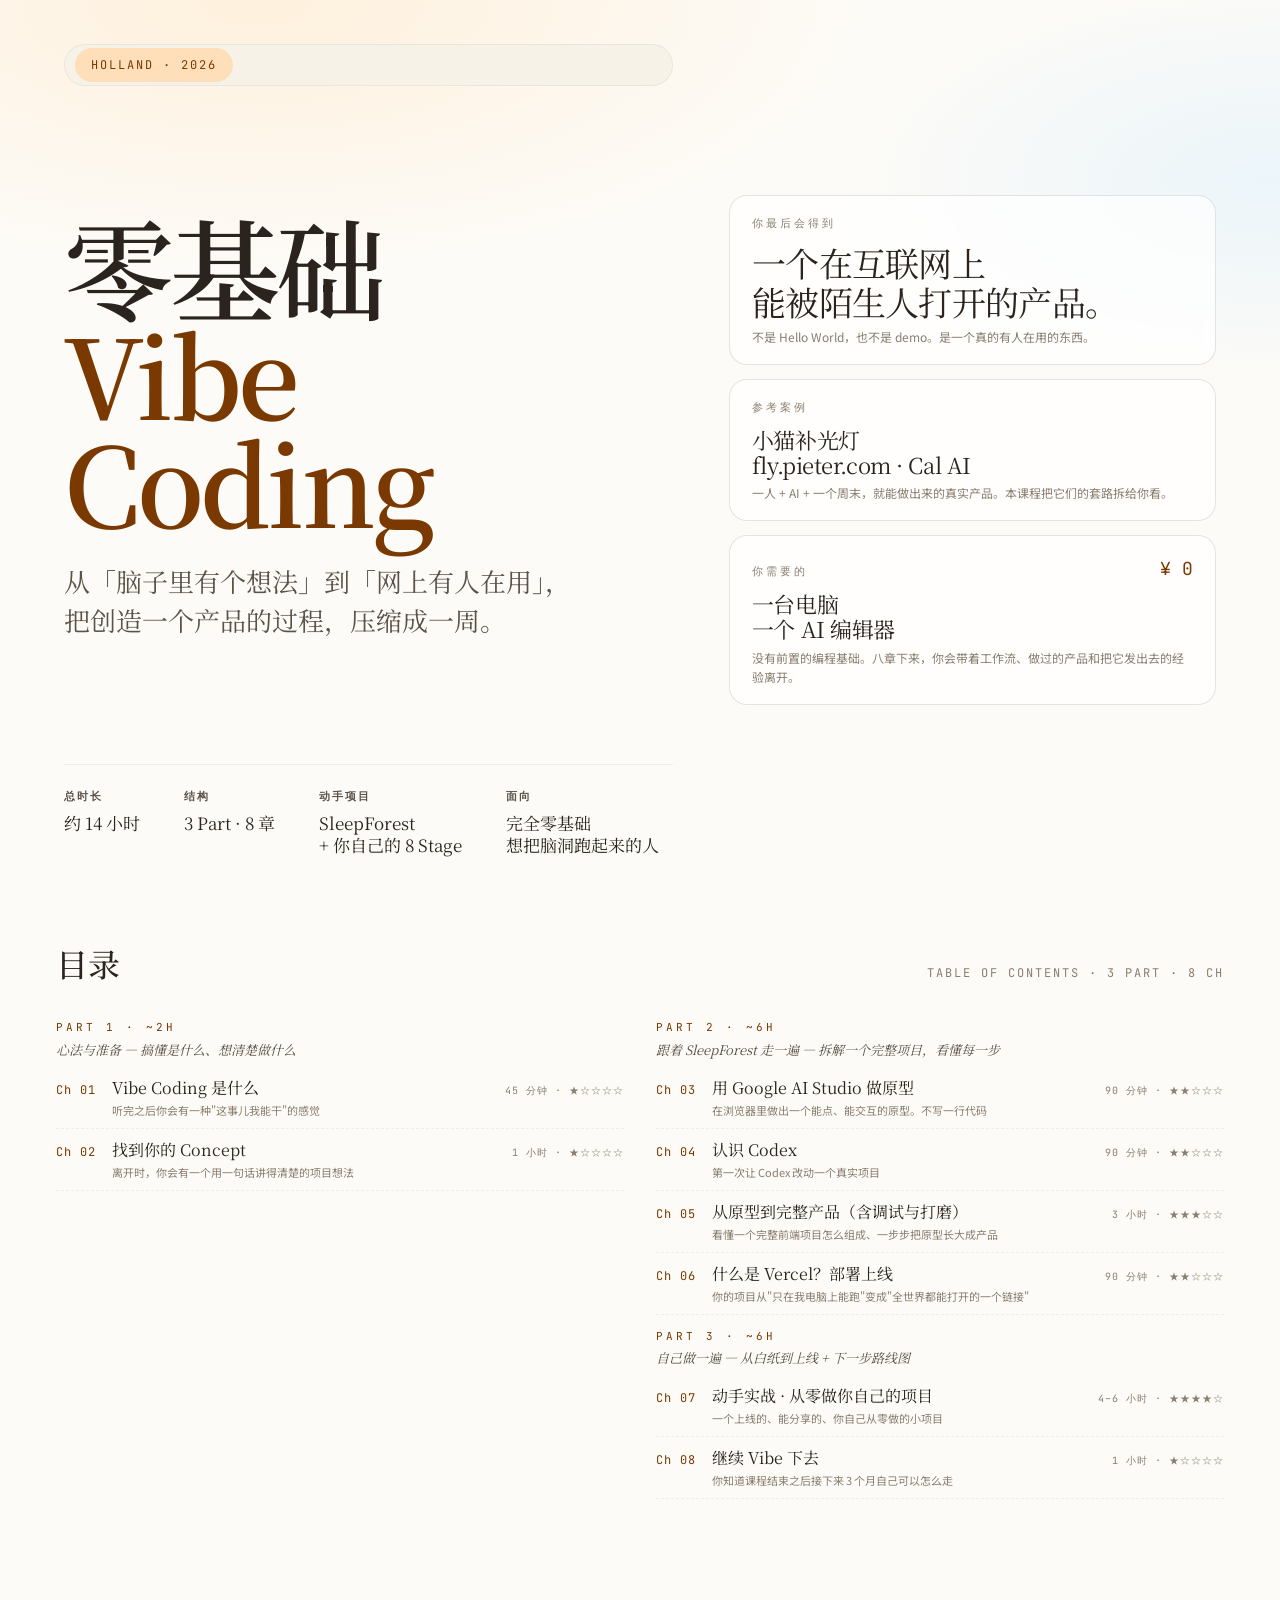
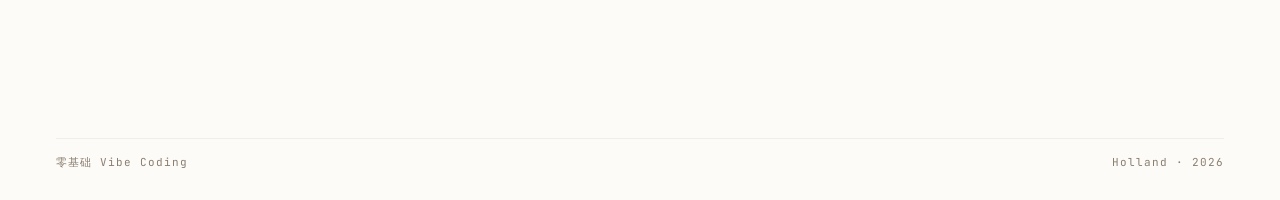
==== print-cover.html @ cd23d84a "docs: add landscape PDF, cover, and beginner-focused README - Regenerate full course as a landscape " ====
<!DOCTYPE html>
<html lang="zh-CN">
<head>
<meta charset="UTF-8" />
<title>零基础 Vibe Coding · 封面</title>
<link rel="preconnect" href="https://fonts.googleapis.com">
<link rel="preconnect" href="https://fonts.gstatic.com" crossorigin>
<link href="https://fonts.googleapis.com/css2?family=Noto+Serif+SC:wght@400;500;600;700&family=Noto+Sans+SC:wght@300;400;500;600;700&family=JetBrains+Mono:wght@400;500;600&display=swap" rel="stylesheet">
<link rel="stylesheet" href="assets/styles.css">
<style>
  @page { size: A4 landscape; margin: 0; }
  @media print {
    body { background: #FDFBF7 !important; background-image:
      radial-gradient(ellipse 60% 70% at 0% 0%, oklch(0.95 0.06 70 / 0.7), transparent 60%),
      radial-gradient(ellipse 50% 60% at 100% 100%, oklch(0.92 0.05 240 / 0.5), transparent 60%) !important;
    }
  }

  /* ---- Cover (landscape A4 ≈ 297×210mm) ---- */
  .cover {
    width: 100vw; height: 100vh;
    padding: 44px 64px 44px 64px;
    display: grid;
    grid-template-columns: 1.25fr 1fr;
    grid-template-rows: auto 1fr auto;
    column-gap: 56px;
    page-break-after: always;
  }
  .cover .tag {
    grid-column: 1 / 2; grid-row: 1;
    align-self: start;
  }
  .cover-tag {
    display: inline-block; padding: 7px 16px; border-radius: 999px;
    background: var(--amber-soft); color: var(--amber-ink);
    font-family: var(--f-mono); font-size: 12px; letter-spacing: 2px; text-transform: uppercase;
  }
  .cover .hero {
    grid-column: 1 / 2; grid-row: 2;
    align-self: center;
  }
  .cover-title {
    font-family: var(--f-serif); font-weight: 600;
    font-size: 110px; line-height: 0.98; letter-spacing: -0.035em;
    color: var(--ink); margin: 0;
  }
  .cover-title .accent { color: var(--amber-ink); }
  .cover-sub {
    font-family: var(--f-serif); font-size: 26px; color: var(--ink-2);
    margin-top: 26px; max-width: 520px; line-height: 1.5;
  }
  .cover .meta {
    grid-column: 1 / 2; grid-row: 3;
    align-self: end;
    display: flex; gap: 44px;
    padding-top: 22px;
    border-top: 1px solid var(--line-soft);
    font-size: 12px; color: var(--ink-3);
  }
  .cover .meta b { display: block; color: var(--ink-2); font-weight: 600;
    font-family: var(--f-mono); font-size: 11px; letter-spacing: 2px; margin-bottom: 6px; }
  .cover .meta .v { font-family: var(--f-serif); font-size: 17px; color: var(--ink); line-height: 1.3; }

  /* Right column: a stylised "at a glance" card stack */
  .cover .glance {
    grid-column: 2 / 3; grid-row: 1 / 4;
    align-self: center;
    display: grid; gap: 14px;
  }
  .glance-card {
    background: rgba(255,255,255,0.7);
    border: 1px solid var(--line);
    border-radius: 18px;
    padding: 18px 22px;
    backdrop-filter: blur(8px);
  }
  .glance-card .eyebrow { margin-bottom: 10px; }
  .glance-card .big {
    font-family: var(--f-serif); font-size: 34px; line-height: 1.15; color: var(--ink);
    letter-spacing: -0.02em; margin: 0;
  }
  .glance-card .sub { font-size: 12px; color: var(--ink-3); margin-top: 6px; line-height: 1.6; }
  .glance-card .row { display: flex; align-items: baseline; justify-content: space-between; }
  .glance-card .num { font-family: var(--f-mono); font-size: 26px; color: var(--amber-ink); }
  .glance-card .num.sm { font-size: 18px; }

  /* ---- TOC pages (landscape, two columns) ---- */
  .toc-page {
    width: 100vw; min-height: 100vh;
    padding: 36px 56px 28px;
    page-break-before: always; break-before: page;
    display: flex; flex-direction: column;
  }
  .toc-head { display: flex; align-items: baseline; justify-content: space-between; margin-bottom: 18px; }
  .toc-head h2 { font-family: var(--f-serif); font-size: 32px; font-weight: 500; margin: 0; letter-spacing: -0.01em; }
  .toc-head .sub { font-size: 12px; color: var(--ink-3); font-family: var(--f-mono); letter-spacing: 2px; text-transform: uppercase; }

  .toc-cols { flex: 1; display: grid; grid-template-columns: 1fr 1fr; gap: 32px; }
  .toc-col  { display: flex; flex-direction: column; gap: 2px; }
  .part-row { margin: 10px 0 6px; display: flex; flex-direction: column; }
  .part-row .eyebrow { margin: 0 0 2px; color: var(--amber-ink); }
  .part-row .part-title { font-family: var(--f-serif); font-size: 13px; color: var(--ink-2); font-style: italic; }
  .toc-row  {
    display: grid; grid-template-columns: 44px 1fr auto;
    gap: 12px; align-items: baseline; padding: 9px 0;
    border-bottom: 1px dashed var(--line-soft);
  }
  .toc-num { font-family: var(--f-mono); font-size: 12px; color: var(--amber-ink); letter-spacing: 1px; }
  .toc-t   { font-family: var(--f-serif); font-size: 16px; color: var(--ink); line-height: 1.3; }
  .toc-g   { font-size: 11px; color: var(--ink-3); margin-top: 3px; line-height: 1.55; }
  .toc-d   { font-family: var(--f-mono); font-size: 10px; color: var(--ink-3); letter-spacing: 1px; white-space: nowrap; }

  .toc-foot {
    margin-top: 14px; padding-top: 14px;
    border-top: 1px solid var(--line-soft);
    display: flex; justify-content: space-between;
    font-size: 11px; color: var(--ink-3);
    font-family: var(--f-mono); letter-spacing: 1px;
  }
</style>
</head>
<body>

<!-- ========= COVER ========= -->
<section class="cover">
  <div class="tag"><span class="cover-tag">Holland · 2026</span></div>

  <div class="hero">
    <h1 class="cover-title">零基础<br/><span class="accent">Vibe Coding</span></h1>
    <div class="cover-sub">从「脑子里有个想法」到「网上有人在用」，<br/>把创造一个产品的过程，压缩成一周。</div>
  </div>

  <div class="meta">
    <div><b>总时长</b><div class="v">约 14 小时</div></div>
    <div><b>结构</b><div class="v">3 Part · 8 章</div></div>
    <div><b>动手项目</b><div class="v">SleepForest<br/>+ 你自己的 8 Stage</div></div>
    <div><b>面向</b><div class="v">完全零基础<br/>想把脑洞跑起来的人</div></div>
  </div>

  <div class="glance">
    <div class="glance-card">
      <div class="eyebrow">你最后会得到</div>
      <p class="big">一个在互联网上<br/>能被陌生人打开的产品。</p>
      <div class="sub">不是 Hello World，也不是 demo。是一个真的有人在用的东西。</div>
    </div>
    <div class="glance-card">
      <div class="row">
        <div>
          <div class="eyebrow">参考案例</div>
          <div class="big" style="font-size:22px;">小猫补光灯<br/>fly.pieter.com · Cal AI</div>
        </div>
      </div>
      <div class="sub">一人 + AI + 一个周末，就能做出来的真实产品。本课程把它们的套路拆给你看。</div>
    </div>
    <div class="glance-card">
      <div class="row">
        <div>
          <div class="eyebrow">你需要的</div>
          <div class="big" style="font-size:22px;">一台电脑<br/>一个 AI 编辑器</div>
        </div>
        <div class="num sm">¥ 0</div>
      </div>
      <div class="sub">没有前置的编程基础。八章下来，你会带着工作流、做过的产品和把它发出去的经验离开。</div>
    </div>
  </div>
</section>

<!-- ========= TOC ========= -->
<section class="toc-page">
  <div class="toc-head">
    <h2>目录</h2>
    <div class="sub">Table of Contents · 3 Part · 8 Ch</div>
  </div>
  <div class="toc-cols" id="toc-cols"></div>
  <div class="toc-foot">
    <span>零基础 Vibe Coding</span>
    <span>Holland · 2026</span>
  </div>
</section>

<script src="assets/course-data.js"></script>
<script>
  const cols = document.getElementById('toc-cols');
  const parts = new Map();
  COURSE.parts.forEach(p => parts.set(p.id, p));

  // Group chapters by part
  const groups = COURSE.parts.map(p => ({
    part: p,
    chapters: COURSE.chapters.filter(c => c.partId === p.id),
  }));

  // Split into 2 columns: Part 1+2 in col 1, Part 3 in col 2
  // (If any column is very short/long, fall back to a chapter-count split.)
  const totalCh = COURSE.chapters.length;
  const half = Math.ceil(totalCh / 2);
  let col1 = [], col2 = [], count = 0;
  for (const g of groups) {
    if (count + g.chapters.length <= half || col1.length === 0) {
      col1.push(g);
    } else {
      col2.push(g);
    }
    count += g.chapters.length;
  }

  function renderCol(groups) {
    let html = '';
    groups.forEach(g => {
      html += `<div class="part-row">
        <span class="eyebrow">${g.part.name} · ${g.part.hours}</span>
        <span class="part-title">${g.part.title} — ${g.part.tagline}</span>
      </div>`;
      g.chapters.forEach(ch => {
        const stars = '★'.repeat(ch.difficulty) + '☆'.repeat(5 - ch.difficulty);
        html += `
          <div class="toc-row">
            <div class="toc-num">Ch ${ch.num}</div>
            <div>
              <div class="toc-t">${ch.title}</div>
              <div class="toc-g">${ch.goal}</div>
            </div>
            <div class="toc-d">${ch.duration} · ${stars}</div>
          </div>`;
      });
    });
    return html;
  }

  cols.innerHTML = `<div class="toc-col">${renderCol(col1)}</div><div class="toc-col">${renderCol(col2)}</div>`;
</script>
</body>
</html>
---- assets/styles.css ----
/* Vibe Coding Course — global styles
   Warm, bright, friendly. Serif display + sans body + mono for code/tech terms.
*/

:root {
  /* Warm neutrals */
  --bg:         #FDFBF7;
  --bg-2:       #F7F2E8;
  --bg-3:       #EFE8D6;
  --ink:        #2B241E;
  --ink-2:      #5C5247;
  --ink-3:      #8A7E70;
  --line:       rgba(43, 36, 30, 0.12);
  --line-soft:  rgba(43, 36, 30, 0.06);

  /* Accents — shared chroma/lightness, varied hue */
  --amber:      oklch(0.72 0.14 55);     /* primary warm */
  --amber-soft: oklch(0.92 0.06 70);
  --amber-ink:  oklch(0.42 0.11 55);
  --mist:       oklch(0.72 0.08 240);    /* secondary cool */
  --mist-soft:  oklch(0.94 0.03 240);
  --moss:       oklch(0.72 0.10 150);    /* chapter accent */
  --moss-soft:  oklch(0.94 0.03 150);

  /* Typography */
  --f-serif:  'Noto Serif SC', ui-serif, Georgia, serif;
  --f-sans:   'Noto Sans SC', -apple-system, BlinkMacSystemFont, 'Helvetica Neue', sans-serif;
  --f-mono:   'JetBrains Mono', ui-monospace, Menlo, monospace;

  --r-sm: 8px;
  --r-md: 14px;
  --r-lg: 22px;
  --r-xl: 32px;
}

* { box-sizing: border-box; }

html, body {
  margin: 0; padding: 0;
  background: var(--bg);
  color: var(--ink);
  font-family: var(--f-sans);
  font-size: 15px;
  line-height: 1.7;
  -webkit-font-smoothing: antialiased;
  text-rendering: optimizeLegibility;
}

body {
  background-image:
    radial-gradient(ellipse 80% 50% at 20% 0%, oklch(0.95 0.05 70 / 0.6), transparent 60%),
    radial-gradient(ellipse 60% 40% at 100% 20%, oklch(0.93 0.04 240 / 0.4), transparent 60%);
  background-attachment: fixed;
}

/* Latin numerals & english terms get mono treatment inline */
.term { font-family: var(--f-mono); font-size: 0.92em; letter-spacing: -0.01em; }

.serif { font-family: var(--f-serif); font-weight: 500; letter-spacing: -0.01em; }

a { color: inherit; }
button { font-family: inherit; }

/* Shell layout */
.shell { min-height: 100vh; display: flex; flex-direction: column; }

.nav {
  position: sticky; top: 0; z-index: 50;
  display: flex; align-items: center; justify-content: space-between;
  padding: 14px 32px;
  background: color-mix(in oklab, var(--bg) 85%, transparent);
  backdrop-filter: blur(14px);
  border-bottom: 1px solid var(--line-soft);
}
.nav .brand { display: flex; align-items: center; gap: 10px; font-family: var(--f-serif); font-size: 16px; font-weight: 500; }
.nav .brand-dot {
  width: 22px; height: 22px; border-radius: 50%;
  background: radial-gradient(circle at 35% 30%, #FEEFC9, var(--amber));
  box-shadow: 0 0 0 4px oklch(0.95 0.05 70 / 0.6);
}
.nav .tabs { display: flex; gap: 4px; }
.nav .tab {
  background: none; border: 0; padding: 8px 14px; border-radius: 999px;
  font-size: 13px; color: var(--ink-2); cursor: pointer; font-weight: 500;
  transition: background 180ms, color 180ms;
}
.nav .tab:hover { background: var(--bg-2); color: var(--ink); }
.nav .tab.active { background: var(--ink); color: var(--bg); }
.nav .who { font-size: 12px; color: var(--ink-3); display: flex; align-items: center; gap: 10px; }
.nav .avatar {
  width: 28px; height: 28px; border-radius: 50%;
  background: linear-gradient(135deg, var(--amber-soft), var(--mist-soft));
  display: flex; align-items: center; justify-content: center;
  font-size: 11px; font-weight: 600; color: var(--ink-2);
}

/* Generic containers */
.page { max-width: 1200px; margin: 0 auto; padding: 48px 32px 80px; }
.page-narrow { max-width: 760px; margin: 0 auto; padding: 48px 32px 120px; }

/* Eyebrow label */
.eyebrow {
  font-family: var(--f-mono); font-size: 11px; letter-spacing: 3px;
  text-transform: uppercase; color: var(--ink-3);
}

/* Card */
.card {
  background: var(--bg);
  border: 1px solid var(--line);
  border-radius: var(--r-lg);
  padding: 22px;
  transition: transform 240ms cubic-bezier(.4,0,.2,1), box-shadow 240ms, border-color 240ms;
}
.card:hover { transform: translateY(-2px); border-color: var(--ink-3); box-shadow: 0 16px 40px -22px rgba(43,36,30,0.2); }

/* Buttons */
.btn {
  display: inline-flex; align-items: center; gap: 8px;
  padding: 10px 18px; border-radius: 999px;
  font-size: 13px; font-weight: 500; cursor: pointer;
  border: 1px solid var(--line); background: var(--bg);
  color: var(--ink); transition: all 180ms;
}
.btn:hover { background: var(--bg-2); transform: translateY(-1px); }
.btn-primary {
  background: var(--ink); color: var(--bg); border-color: var(--ink);
}
.btn-primary:hover { background: var(--amber-ink); border-color: var(--amber-ink); }
.btn-amber { background: var(--amber); color: white; border-color: var(--amber); }
.btn-amber:hover { background: var(--amber-ink); border-color: var(--amber-ink); color: white; }

/* Difficulty stars */
.stars { color: var(--amber); font-size: 11px; letter-spacing: 2px; }

/* Subtle divider */
.hr { border: 0; border-top: 1px solid var(--line); margin: 40px 0; }

/* Tag */
.tag {
  display: inline-block; padding: 3px 10px; border-radius: 999px;
  font-size: 11px; background: var(--bg-2); color: var(--ink-2);
  border: 1px solid var(--line-soft);
}
.tag-mono { font-family: var(--f-mono); letter-spacing: 0.5px; }

/* Prose */
.prose p { font-size: 16px; line-height: 1.85; color: var(--ink-2); margin: 0 0 1em; }
.prose h2 { font-family: var(--f-serif); font-weight: 500; font-size: 28px; margin: 60px 0 18px; letter-spacing: -0.01em; color: var(--ink); }
.prose h3 { font-family: var(--f-sans); font-weight: 600; font-size: 18px; margin: 40px 0 12px; color: var(--ink); }
.prose ul { padding-left: 20px; color: var(--ink-2); }
.prose li { margin: 6px 0; line-height: 1.8; }
.prose code { font-family: var(--f-mono); font-size: 13px; background: var(--amber-soft); padding: 2px 6px; border-radius: 4px; color: var(--amber-ink); }
.prose strong { color: var(--ink); font-weight: 600; }
.prose blockquote {
  border-left: 3px solid var(--amber); margin: 20px 0; padding: 4px 0 4px 20px;
  color: var(--ink-2); font-family: var(--f-serif); font-size: 17px; font-style: italic;
}

/* Focus */
button:focus-visible, a:focus-visible { outline: 2px solid var(--amber); outline-offset: 2px; border-radius: 6px; }

/* Scrollbar soft */
::-webkit-scrollbar { width: 10px; height: 10px; }
::-webkit-scrollbar-thumb { background: var(--line); border-radius: 999px; }
::-webkit-scrollbar-thumb:hover { background: var(--ink-3); }

/* Animations */
@keyframes drift { 0%,100% { transform: translateY(0) } 50% { transform: translateY(-6px) } }
.drift { animation: drift 6s ease-in-out infinite; }

@keyframes pulseDot { 0%,100% { opacity: 0.4 } 50% { opacity: 1 } }
.pulse-dot { animation: pulseDot 2s infinite; }

/* ───────── Print styles (used when generating PDF) ───────── */
@media print {
  :root { --bg: #FFFFFF; }
  html, body {
    background: #FFFFFF !important;
    background-image: none !important;
    font-size: 11.5px;
    line-height: 1.65;
  }
  * {
    -webkit-print-color-adjust: exact !important;
    print-color-adjust: exact !important;
  }
  /* Kill site chrome */
  .nav, .no-print { display: none !important; }
  /* Single-column article layout */
  .print-grid { display: block !important; grid-template-columns: none !important; padding: 0 !important; }
  .print-article { max-width: 100% !important; }
  /* Prose tweaks */
  .prose h2 { margin: 32px 0 14px !important; font-size: 22px !important; }
  .prose h3 { margin: 22px 0 10px !important; font-size: 15px !important; }
  .prose p  { font-size: 13px !important; line-height: 1.7 !important; }
  .prose pre, .prose code { font-size: 11px !important; }
  /* Avoid breaking inside small structural units */
  .card, blockquote, pre, section { break-inside: avoid; page-break-inside: avoid; }
  h1, h2, h3 { break-after: avoid; page-break-after: avoid; }
  /* New page per top-level chapter section when marked */
  .print-chapter-break { break-before: page; page-break-before: always; }
  /* Links: keep color readable in print */
  a { color: inherit; text-decoration: none; }
}
@page { size: A4 landscape; margin: 14mm 18mm; }

/* Landscape-specific print tweaks: use 2 columns for body prose so lines aren't absurdly long */
@media print {
  .print-article { column-count: 2; column-gap: 28px; column-fill: balance; }
  .print-article h1, .print-article h2, .print-article h3,
  .print-article pre, .print-article .card, .print-article blockquote {
    break-inside: avoid; column-span: all;
  }
  .print-article h2 { margin-top: 18px !important; }
}
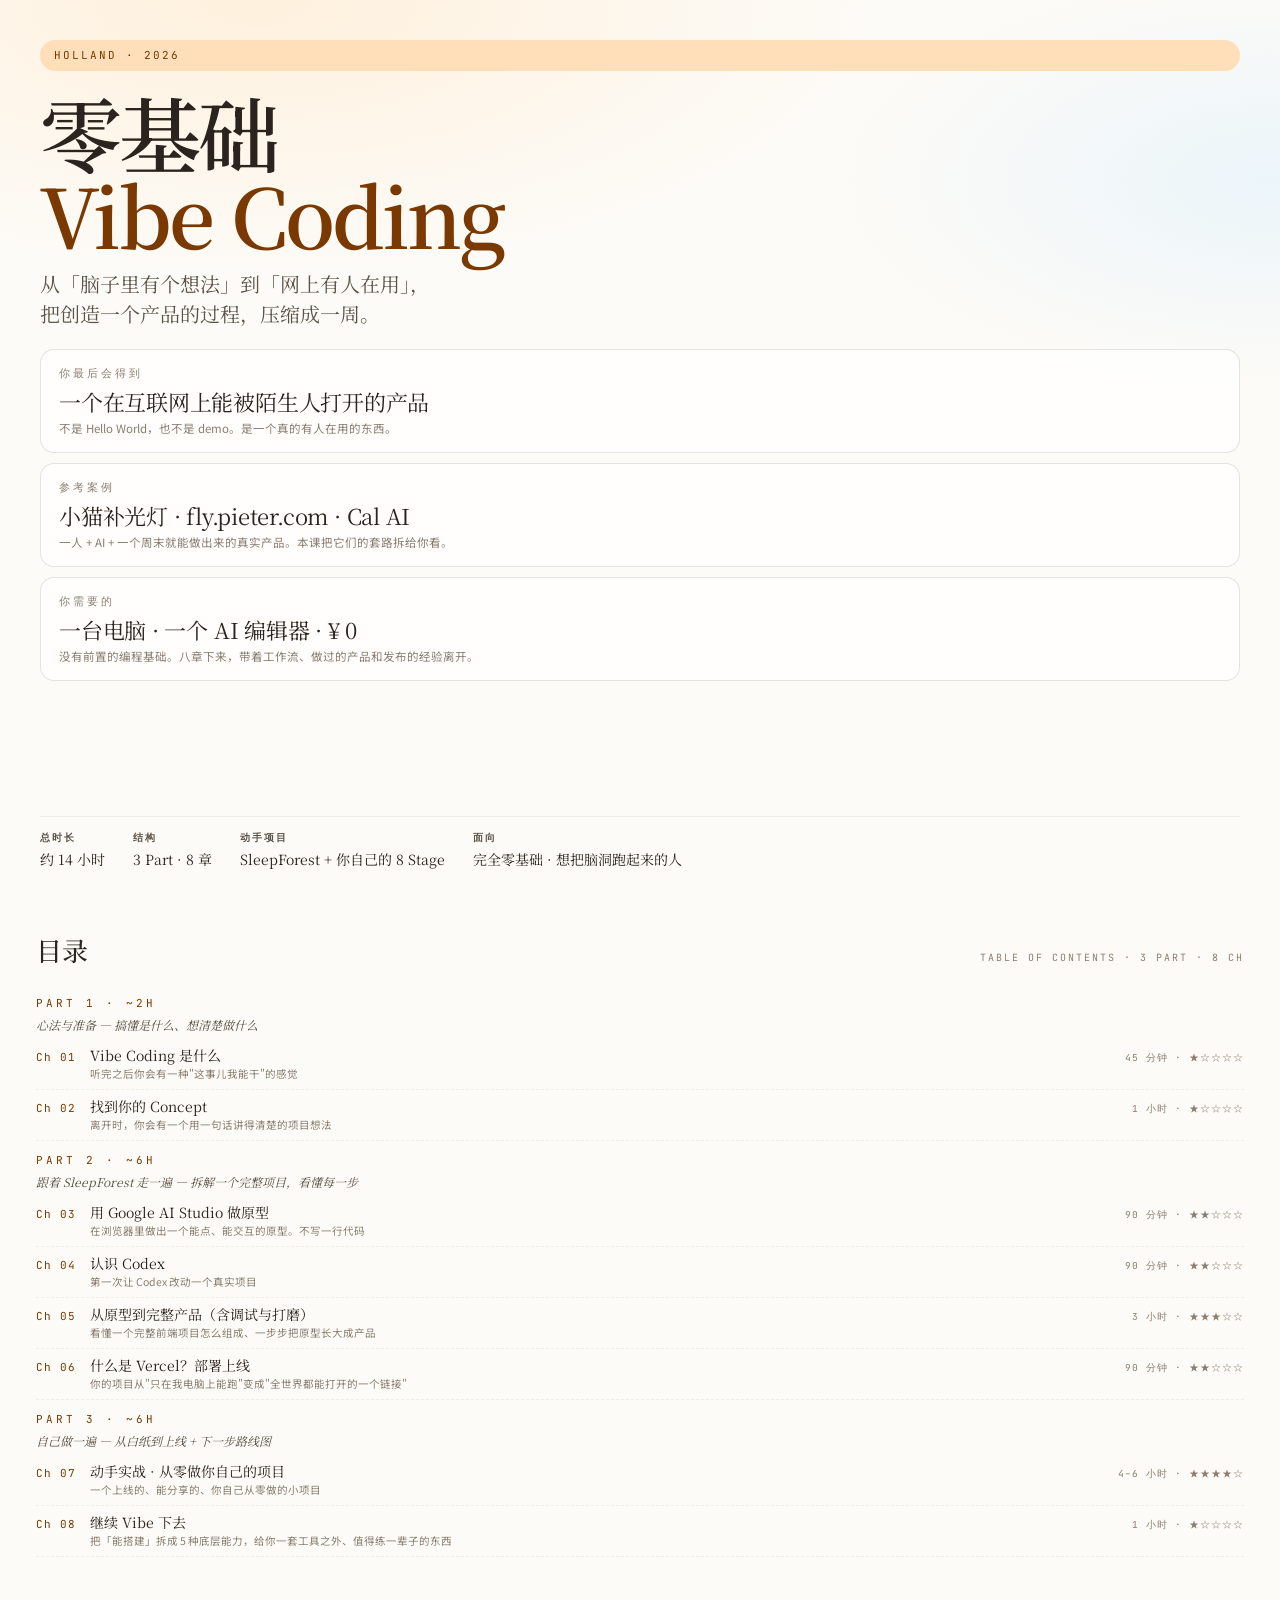
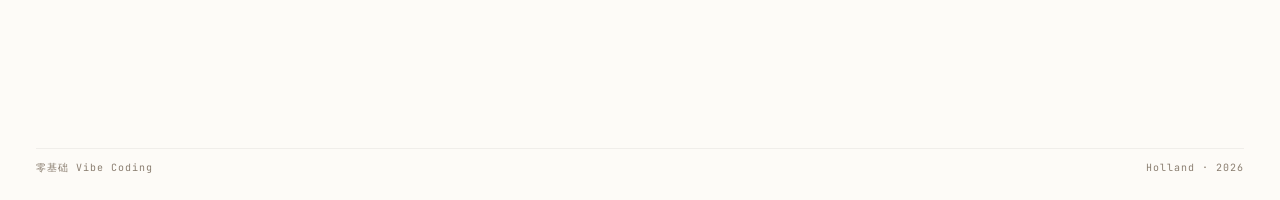
==== commit 44e66a22: "refactor(pdf): switch back to portrait A4 with tighter print CSS User feedback: the landscape layout" ====
--- a/print-cover.html
+++ b/print-cover.html
@@ -8,113 +8,88 @@
 <link href="https://fonts.googleapis.com/css2?family=Noto+Serif+SC:wght@400;500;600;700&family=Noto+Sans+SC:wght@300;400;500;600;700&family=JetBrains+Mono:wght@400;500;600&display=swap" rel="stylesheet">
 <link rel="stylesheet" href="assets/styles.css">
 <style>
-  @page { size: A4 landscape; margin: 0; }
+  @page { size: A4; margin: 0; }
   @media print {
     body { background: #FDFBF7 !important; background-image:
-      radial-gradient(ellipse 60% 70% at 0% 0%, oklch(0.95 0.06 70 / 0.7), transparent 60%),
-      radial-gradient(ellipse 50% 60% at 100% 100%, oklch(0.92 0.05 240 / 0.5), transparent 60%) !important;
+      radial-gradient(ellipse 80% 50% at 20% 0%, oklch(0.95 0.05 70 / 0.6), transparent 60%),
+      radial-gradient(ellipse 60% 40% at 100% 20%, oklch(0.93 0.04 240 / 0.4), transparent 60%) !important;
     }
   }
 
-  /* ---- Cover (landscape A4 ≈ 297×210mm) ---- */
+  /* ---- Cover (portrait A4 ≈ 210×297mm) ---- */
   .cover {
     width: 100vw; height: 100vh;
-    padding: 44px 64px 44px 64px;
-    display: grid;
-    grid-template-columns: 1.25fr 1fr;
-    grid-template-rows: auto 1fr auto;
-    column-gap: 56px;
+    padding: 40px 40px 32px;
+    display: flex; flex-direction: column; gap: 20px;
     page-break-after: always;
   }
-  .cover .tag {
-    grid-column: 1 / 2; grid-row: 1;
-    align-self: start;
-  }
+  .cover .spacer { flex: 1; min-height: 12px; }
   .cover-tag {
-    display: inline-block; padding: 7px 16px; border-radius: 999px;
+    display: inline-block; padding: 6px 14px; border-radius: 999px;
     background: var(--amber-soft); color: var(--amber-ink);
-    font-family: var(--f-mono); font-size: 12px; letter-spacing: 2px; text-transform: uppercase;
-  }
-  .cover .hero {
-    grid-column: 1 / 2; grid-row: 2;
-    align-self: center;
+    font-family: var(--f-mono); font-size: 11px; letter-spacing: 2px; text-transform: uppercase;
   }
   .cover-title {
     font-family: var(--f-serif); font-weight: 600;
-    font-size: 110px; line-height: 0.98; letter-spacing: -0.035em;
+    font-size: 82px; line-height: 1.0; letter-spacing: -0.035em;
     color: var(--ink); margin: 0;
   }
   .cover-title .accent { color: var(--amber-ink); }
   .cover-sub {
-    font-family: var(--f-serif); font-size: 26px; color: var(--ink-2);
-    margin-top: 26px; max-width: 520px; line-height: 1.5;
+    font-family: var(--f-serif); font-size: 20px; color: var(--ink-2);
+    margin-top: 14px; max-width: 520px; line-height: 1.5;
   }
+  .cover .glance { display: grid; grid-template-columns: 1fr; gap: 10px; }
+  .glance-card {
+    background: rgba(255,255,255,0.72);
+    border: 1px solid var(--line);
+    border-radius: 14px;
+    padding: 14px 18px;
+  }
+  .glance-card .eyebrow { margin-bottom: 6px; }
+  .glance-card .big {
+    font-family: var(--f-serif); font-size: 22px; line-height: 1.25; color: var(--ink);
+    letter-spacing: -0.01em; margin: 0;
+  }
+  .glance-card .sub { font-size: 11.5px; color: var(--ink-3); margin-top: 4px; line-height: 1.55; }
   .cover .meta {
-    grid-column: 1 / 2; grid-row: 3;
-    align-self: end;
-    display: flex; gap: 44px;
-    padding-top: 22px;
+    display: flex; gap: 28px; padding-top: 12px;
     border-top: 1px solid var(--line-soft);
-    font-size: 12px; color: var(--ink-3);
+    font-size: 11px; color: var(--ink-3);
   }
   .cover .meta b { display: block; color: var(--ink-2); font-weight: 600;
-    font-family: var(--f-mono); font-size: 11px; letter-spacing: 2px; margin-bottom: 6px; }
-  .cover .meta .v { font-family: var(--f-serif); font-size: 17px; color: var(--ink); line-height: 1.3; }
+    font-family: var(--f-mono); font-size: 10px; letter-spacing: 2px; margin-bottom: 4px; }
+  .cover .meta .v { font-family: var(--f-serif); font-size: 14px; color: var(--ink); line-height: 1.3; }
 
-  /* Right column: a stylised "at a glance" card stack */
-  .cover .glance {
-    grid-column: 2 / 3; grid-row: 1 / 4;
-    align-self: center;
-    display: grid; gap: 14px;
-  }
-  .glance-card {
-    background: rgba(255,255,255,0.7);
-    border: 1px solid var(--line);
-    border-radius: 18px;
-    padding: 18px 22px;
-    backdrop-filter: blur(8px);
-  }
-  .glance-card .eyebrow { margin-bottom: 10px; }
-  .glance-card .big {
-    font-family: var(--f-serif); font-size: 34px; line-height: 1.15; color: var(--ink);
-    letter-spacing: -0.02em; margin: 0;
-  }
-  .glance-card .sub { font-size: 12px; color: var(--ink-3); margin-top: 6px; line-height: 1.6; }
-  .glance-card .row { display: flex; align-items: baseline; justify-content: space-between; }
-  .glance-card .num { font-family: var(--f-mono); font-size: 26px; color: var(--amber-ink); }
-  .glance-card .num.sm { font-size: 18px; }
-
-  /* ---- TOC pages (landscape, two columns) ---- */
+  /* ---- TOC page ---- */
   .toc-page {
     width: 100vw; min-height: 100vh;
-    padding: 36px 56px 28px;
+    padding: 28px 36px 24px;
     page-break-before: always; break-before: page;
     display: flex; flex-direction: column;
   }
-  .toc-head { display: flex; align-items: baseline; justify-content: space-between; margin-bottom: 18px; }
-  .toc-head h2 { font-family: var(--f-serif); font-size: 32px; font-weight: 500; margin: 0; letter-spacing: -0.01em; }
-  .toc-head .sub { font-size: 12px; color: var(--ink-3); font-family: var(--f-mono); letter-spacing: 2px; text-transform: uppercase; }
+  .toc-head { display: flex; align-items: baseline; justify-content: space-between; margin-bottom: 12px; }
+  .toc-head h2 { font-family: var(--f-serif); font-size: 26px; font-weight: 500; margin: 0; letter-spacing: -0.01em; }
+  .toc-head .sub { font-size: 10px; color: var(--ink-3); font-family: var(--f-mono); letter-spacing: 2px; text-transform: uppercase; }
 
-  .toc-cols { flex: 1; display: grid; grid-template-columns: 1fr 1fr; gap: 32px; }
-  .toc-col  { display: flex; flex-direction: column; gap: 2px; }
-  .part-row { margin: 10px 0 6px; display: flex; flex-direction: column; }
+  .part-row { margin: 10px 0 4px; display: flex; flex-direction: column; }
   .part-row .eyebrow { margin: 0 0 2px; color: var(--amber-ink); }
-  .part-row .part-title { font-family: var(--f-serif); font-size: 13px; color: var(--ink-2); font-style: italic; }
-  .toc-row  {
+  .part-row .part-title { font-family: var(--f-serif); font-size: 12px; color: var(--ink-2); font-style: italic; }
+  .toc-row {
     display: grid; grid-template-columns: 44px 1fr auto;
-    gap: 12px; align-items: baseline; padding: 9px 0;
+    gap: 10px; align-items: baseline; padding: 7px 0;
     border-bottom: 1px dashed var(--line-soft);
   }
-  .toc-num { font-family: var(--f-mono); font-size: 12px; color: var(--amber-ink); letter-spacing: 1px; }
-  .toc-t   { font-family: var(--f-serif); font-size: 16px; color: var(--ink); line-height: 1.3; }
-  .toc-g   { font-size: 11px; color: var(--ink-3); margin-top: 3px; line-height: 1.55; }
-  .toc-d   { font-family: var(--f-mono); font-size: 10px; color: var(--ink-3); letter-spacing: 1px; white-space: nowrap; }
+  .toc-num { font-family: var(--f-mono); font-size: 11px; color: var(--amber-ink); letter-spacing: 1px; }
+  .toc-t   { font-family: var(--f-serif); font-size: 14px; color: var(--ink); line-height: 1.3; }
+  .toc-g   { font-size: 10.5px; color: var(--ink-3); margin-top: 2px; line-height: 1.5; }
+  .toc-d   { font-family: var(--f-mono); font-size: 9.5px; color: var(--ink-3); letter-spacing: 1px; white-space: nowrap; }
 
   .toc-foot {
-    margin-top: 14px; padding-top: 14px;
+    margin-top: auto; padding-top: 10px;
     border-top: 1px solid var(--line-soft);
     display: flex; justify-content: space-between;
-    font-size: 11px; color: var(--ink-3);
+    font-size: 10px; color: var(--ink-3);
     font-family: var(--f-mono); letter-spacing: 1px;
   }
 </style>
@@ -123,45 +98,38 @@
 
 <!-- ========= COVER ========= -->
 <section class="cover">
-  <div class="tag"><span class="cover-tag">Holland · 2026</span></div>
+  <span class="cover-tag">Holland · 2026</span>
 
-  <div class="hero">
+  <div>
     <h1 class="cover-title">零基础<br/><span class="accent">Vibe Coding</span></h1>
     <div class="cover-sub">从「脑子里有个想法」到「网上有人在用」，<br/>把创造一个产品的过程，压缩成一周。</div>
-  </div>
-
-  <div class="meta">
-    <div><b>总时长</b><div class="v">约 14 小时</div></div>
-    <div><b>结构</b><div class="v">3 Part · 8 章</div></div>
-    <div><b>动手项目</b><div class="v">SleepForest<br/>+ 你自己的 8 Stage</div></div>
-    <div><b>面向</b><div class="v">完全零基础<br/>想把脑洞跑起来的人</div></div>
   </div>
 
   <div class="glance">
     <div class="glance-card">
       <div class="eyebrow">你最后会得到</div>
-      <p class="big">一个在互联网上<br/>能被陌生人打开的产品。</p>
+      <p class="big">一个在互联网上能被陌生人打开的产品</p>
       <div class="sub">不是 Hello World，也不是 demo。是一个真的有人在用的东西。</div>
     </div>
     <div class="glance-card">
-      <div class="row">
-        <div>
-          <div class="eyebrow">参考案例</div>
-          <div class="big" style="font-size:22px;">小猫补光灯<br/>fly.pieter.com · Cal AI</div>
-        </div>
-      </div>
-      <div class="sub">一人 + AI + 一个周末，就能做出来的真实产品。本课程把它们的套路拆给你看。</div>
+      <div class="eyebrow">参考案例</div>
+      <p class="big">小猫补光灯 · fly.pieter.com · Cal AI</p>
+      <div class="sub">一人 + AI + 一个周末就能做出来的真实产品。本课把它们的套路拆给你看。</div>
     </div>
     <div class="glance-card">
-      <div class="row">
-        <div>
-          <div class="eyebrow">你需要的</div>
-          <div class="big" style="font-size:22px;">一台电脑<br/>一个 AI 编辑器</div>
-        </div>
-        <div class="num sm">¥ 0</div>
-      </div>
-      <div class="sub">没有前置的编程基础。八章下来，你会带着工作流、做过的产品和把它发出去的经验离开。</div>
+      <div class="eyebrow">你需要的</div>
+      <p class="big">一台电脑 · 一个 AI 编辑器 · ¥ 0</p>
+      <div class="sub">没有前置的编程基础。八章下来，带着工作流、做过的产品和发布的经验离开。</div>
     </div>
+  </div>
+
+  <div class="spacer"></div>
+
+  <div class="meta">
+    <div><b>总时长</b><div class="v">约 14 小时</div></div>
+    <div><b>结构</b><div class="v">3 Part · 8 章</div></div>
+    <div><b>动手项目</b><div class="v">SleepForest + 你自己的 8 Stage</div></div>
+    <div><b>面向</b><div class="v">完全零基础 · 想把脑洞跑起来的人</div></div>
   </div>
 </section>
 
@@ -171,7 +139,7 @@
     <h2>目录</h2>
     <div class="sub">Table of Contents · 3 Part · 8 Ch</div>
   </div>
-  <div class="toc-cols" id="toc-cols"></div>
+  <div id="toc-content"></div>
   <div class="toc-foot">
     <span>零基础 Vibe Coding</span>
     <span>Holland · 2026</span>
@@ -180,54 +148,32 @@
 
 <script src="assets/course-data.js"></script>
 <script>
-  const cols = document.getElementById('toc-cols');
+  const root = document.getElementById('toc-content');
   const parts = new Map();
   COURSE.parts.forEach(p => parts.set(p.id, p));
-
-  // Group chapters by part
-  const groups = COURSE.parts.map(p => ({
-    part: p,
-    chapters: COURSE.chapters.filter(c => c.partId === p.id),
-  }));
-
-  // Split into 2 columns: Part 1+2 in col 1, Part 3 in col 2
-  // (If any column is very short/long, fall back to a chapter-count split.)
-  const totalCh = COURSE.chapters.length;
-  const half = Math.ceil(totalCh / 2);
-  let col1 = [], col2 = [], count = 0;
-  for (const g of groups) {
-    if (count + g.chapters.length <= half || col1.length === 0) {
-      col1.push(g);
-    } else {
-      col2.push(g);
+  let html = '';
+  let lastPart = null;
+  COURSE.chapters.forEach(ch => {
+    if (ch.partId !== lastPart) {
+      const p = parts.get(ch.partId);
+      html += `<div class="part-row">
+        <span class="eyebrow">${p.name} · ${p.hours}</span>
+        <span class="part-title">${p.title} — ${p.tagline}</span>
+      </div>`;
+      lastPart = ch.partId;
     }
-    count += g.chapters.length;
-  }
-
-  function renderCol(groups) {
-    let html = '';
-    groups.forEach(g => {
-      html += `<div class="part-row">
-        <span class="eyebrow">${g.part.name} · ${g.part.hours}</span>
-        <span class="part-title">${g.part.title} — ${g.part.tagline}</span>
+    const stars = '★'.repeat(ch.difficulty) + '☆'.repeat(5 - ch.difficulty);
+    html += `
+      <div class="toc-row">
+        <div class="toc-num">Ch ${ch.num}</div>
+        <div>
+          <div class="toc-t">${ch.title}</div>
+          <div class="toc-g">${ch.goal}</div>
+        </div>
+        <div class="toc-d">${ch.duration} · ${stars}</div>
       </div>`;
-      g.chapters.forEach(ch => {
-        const stars = '★'.repeat(ch.difficulty) + '☆'.repeat(5 - ch.difficulty);
-        html += `
-          <div class="toc-row">
-            <div class="toc-num">Ch ${ch.num}</div>
-            <div>
-              <div class="toc-t">${ch.title}</div>
-              <div class="toc-g">${ch.goal}</div>
-            </div>
-            <div class="toc-d">${ch.duration} · ${stars}</div>
-          </div>`;
-      });
-    });
-    return html;
-  }
-
-  cols.innerHTML = `<div class="toc-col">${renderCol(col1)}</div><div class="toc-col">${renderCol(col2)}</div>`;
+  });
+  root.innerHTML = html;
 </script>
 </body>
 </html>
--- a/assets/styles.css
+++ b/assets/styles.css
@@ -178,8 +178,8 @@
   html, body {
     background: #FFFFFF !important;
     background-image: none !important;
-    font-size: 11.5px;
-    line-height: 1.65;
+    font-size: 11px;
+    line-height: 1.55;
   }
   * {
     -webkit-print-color-adjust: exact !important;
@@ -187,30 +187,31 @@
   }
   /* Kill site chrome */
   .nav, .no-print { display: none !important; }
-  /* Single-column article layout */
-  .print-grid { display: block !important; grid-template-columns: none !important; padding: 0 !important; }
+  /* Single-column article layout — trim all page-level padding so content fills the page */
+  .print-grid { display: block !important; grid-template-columns: none !important; padding: 0 !important; gap: 0 !important; }
   .print-article { max-width: 100% !important; }
-  /* Prose tweaks */
-  .prose h2 { margin: 32px 0 14px !important; font-size: 22px !important; }
-  .prose h3 { margin: 22px 0 10px !important; font-size: 15px !important; }
-  .prose p  { font-size: 13px !important; line-height: 1.7 !important; }
-  .prose pre, .prose code { font-size: 11px !important; }
+  /* Also trim the chapter-header wrapper */
+  .chapter-header { padding: 0 0 12px !important; margin-bottom: 8px !important; border-bottom: 1px solid var(--line-soft); }
+  /* Prose tweaks — tight vertical rhythm */
+  .prose h1 { margin: 6px 0 6px !important; font-size: 24px !important; line-height: 1.2 !important; }
+  .prose h2 { margin: 18px 0 6px !important; font-size: 17px !important; line-height: 1.3 !important; }
+  .prose h3 { margin: 12px 0 4px !important; font-size: 13.5px !important; line-height: 1.35 !important; }
+  .prose p  { font-size: 12px !important; line-height: 1.62 !important; margin: 0 0 0.55em !important; }
+  .prose ul, .prose ol { margin: 6px 0 10px !important; }
+  .prose li { margin: 2px 0 !important; line-height: 1.55 !important; }
+  .prose pre, .prose code { font-size: 10.5px !important; }
+  .prose pre { padding: 12px !important; margin: 10px 0 !important; }
+  .prose blockquote { margin: 12px 0 !important; padding: 2px 0 2px 14px !important; font-size: 13px !important; }
+  /* Cards / callouts — less padding, less margin */
+  .card { padding: 12px 14px !important; border-radius: 12px !important; }
+  section { margin: 0 !important; padding: 0 !important; }
+  section + section { margin-top: 6px !important; }
   /* Avoid breaking inside small structural units */
-  .card, blockquote, pre, section { break-inside: avoid; page-break-inside: avoid; }
+  .card, blockquote, pre { break-inside: avoid; page-break-inside: avoid; }
   h1, h2, h3 { break-after: avoid; page-break-after: avoid; }
   /* New page per top-level chapter section when marked */
   .print-chapter-break { break-before: page; page-break-before: always; }
   /* Links: keep color readable in print */
   a { color: inherit; text-decoration: none; }
 }
-@page { size: A4 landscape; margin: 14mm 18mm; }
-
-/* Landscape-specific print tweaks: use 2 columns for body prose so lines aren't absurdly long */
-@media print {
-  .print-article { column-count: 2; column-gap: 28px; column-fill: balance; }
-  .print-article h1, .print-article h2, .print-article h3,
-  .print-article pre, .print-article .card, .print-article blockquote {
-    break-inside: avoid; column-span: all;
-  }
-  .print-article h2 { margin-top: 18px !important; }
-}
+@page { size: A4; margin: 12mm 14mm; }
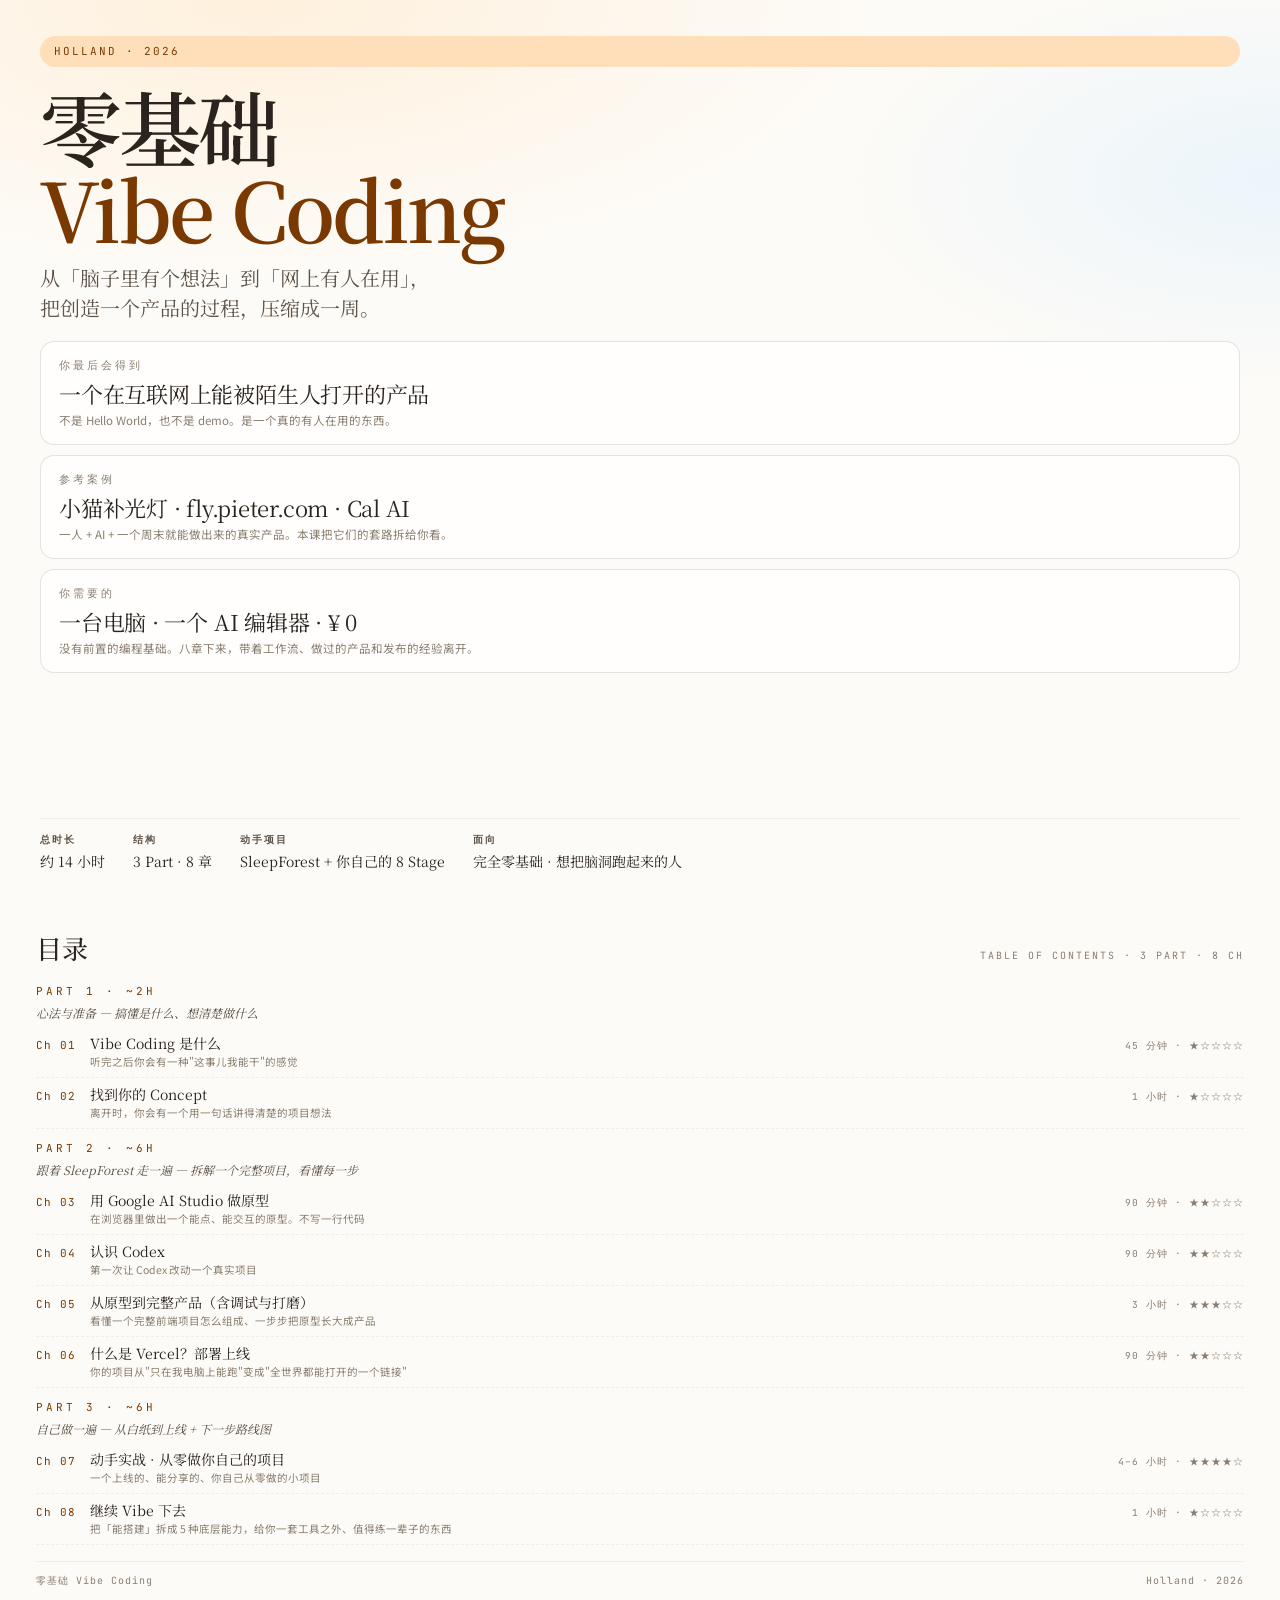
==== commit 8f0c7264: "feat(sleepforest): faithful port of original + regenerate tighter PDF SleepForest demo in Ch 5 was d" ====
--- a/print-cover.html
+++ b/print-cover.html
@@ -18,12 +18,13 @@
 
   /* ---- Cover (portrait A4 ≈ 210×297mm) ---- */
   .cover {
-    width: 100vw; height: 100vh;
-    padding: 40px 40px 32px;
-    display: flex; flex-direction: column; gap: 20px;
-    page-break-after: always;
+    width: 100vw; min-height: calc(100vh - 2px);
+    padding: 36px 40px 28px;
+    display: flex; flex-direction: column; gap: 18px;
+    page-break-after: always; break-after: page;
+    box-sizing: border-box;
   }
-  .cover .spacer { flex: 1; min-height: 12px; }
+  .cover .spacer { flex: 1; min-height: 8px; }
   .cover-tag {
     display: inline-block; padding: 6px 14px; border-radius: 999px;
     background: var(--amber-soft); color: var(--amber-ink);
@@ -63,10 +64,11 @@
 
   /* ---- TOC page ---- */
   .toc-page {
-    width: 100vw; min-height: 100vh;
+    width: 100vw;
     padding: 28px 36px 24px;
     page-break-before: always; break-before: page;
-    display: flex; flex-direction: column;
+    page-break-after: avoid; break-after: avoid;
+    display: block;
   }
   .toc-head { display: flex; align-items: baseline; justify-content: space-between; margin-bottom: 12px; }
   .toc-head h2 { font-family: var(--f-serif); font-size: 26px; font-weight: 500; margin: 0; letter-spacing: -0.01em; }
@@ -86,7 +88,7 @@
   .toc-d   { font-family: var(--f-mono); font-size: 9.5px; color: var(--ink-3); letter-spacing: 1px; white-space: nowrap; }
 
   .toc-foot {
-    margin-top: auto; padding-top: 10px;
+    margin-top: 16px; padding-top: 10px;
     border-top: 1px solid var(--line-soft);
     display: flex; justify-content: space-between;
     font-size: 10px; color: var(--ink-3);
--- a/assets/styles.css
+++ b/assets/styles.css
@@ -206,9 +206,13 @@
   .card { padding: 12px 14px !important; border-radius: 12px !important; }
   section { margin: 0 !important; padding: 0 !important; }
   section + section { margin-top: 6px !important; }
-  /* Avoid breaking inside small structural units */
-  .card, blockquote, pre { break-inside: avoid; page-break-inside: avoid; }
+  /* Let blocks flow across page boundaries so pages fill naturally —
+     only short callouts/code stay together to avoid ugly 1-line orphans. */
+  .card, blockquote { break-inside: auto; page-break-inside: auto; }
+  pre { break-inside: auto; page-break-inside: auto; }
   h1, h2, h3 { break-after: avoid; page-break-after: avoid; }
+  /* Prevent only the most egregious orphans — a heading alone at the bottom */
+  h2, h3 { orphans: 3; widows: 3; }
   /* New page per top-level chapter section when marked */
   .print-chapter-break { break-before: page; page-break-before: always; }
   /* Links: keep color readable in print */
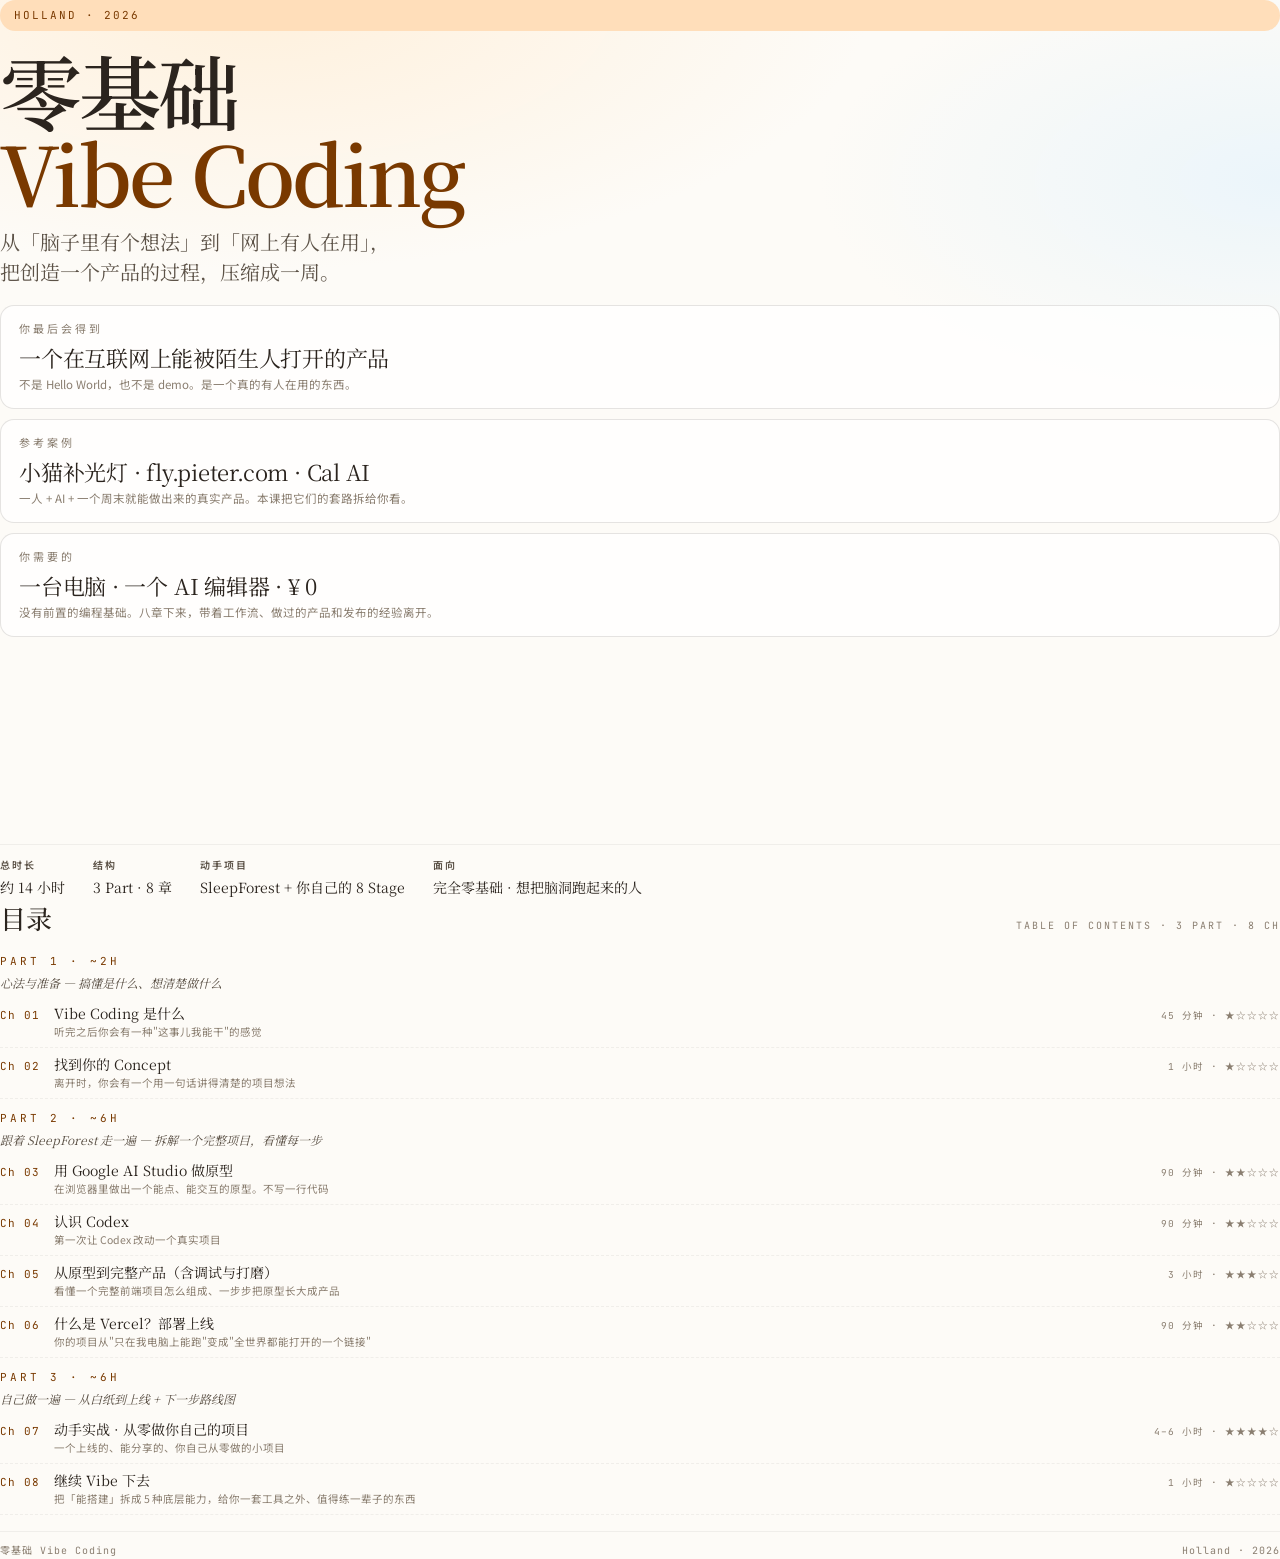
==== commit b4c7b6f7: "feat(ch1+pdf): detailed 3 case studies + cover margins + code-block font - Ch 1 D: rewrite 小猫补光灯 / f" ====
--- a/print-cover.html
+++ b/print-cover.html
@@ -8,7 +8,8 @@
 <link href="https://fonts.googleapis.com/css2?family=Noto+Serif+SC:wght@400;500;600;700&family=Noto+Sans+SC:wght@300;400;500;600;700&family=JetBrains+Mono:wght@400;500;600&display=swap" rel="stylesheet">
 <link rel="stylesheet" href="assets/styles.css">
 <style>
-  @page { size: A4; margin: 0; }
+  /* Match content pages' safe margin so cover/TOC text isn't against the edge */
+  @page { size: A4; margin: 12mm 14mm; }
   @media print {
     body { background: #FDFBF7 !important; background-image:
       radial-gradient(ellipse 80% 50% at 20% 0%, oklch(0.95 0.05 70 / 0.6), transparent 60%),
@@ -16,10 +17,9 @@
     }
   }
 
-  /* ---- Cover (portrait A4 ≈ 210×297mm) ---- */
+  /* ---- Cover (portrait A4 safe area ≈ 182×273mm) ---- */
   .cover {
-    width: 100vw; min-height: calc(100vh - 2px);
-    padding: 36px 40px 28px;
+    min-height: calc(100vh - 4px);
     display: flex; flex-direction: column; gap: 18px;
     page-break-after: always; break-after: page;
     box-sizing: border-box;
@@ -62,13 +62,12 @@
     font-family: var(--f-mono); font-size: 10px; letter-spacing: 2px; margin-bottom: 4px; }
   .cover .meta .v { font-family: var(--f-serif); font-size: 14px; color: var(--ink); line-height: 1.3; }
 
-  /* ---- TOC page ---- */
+  /* ---- TOC page (@page 12mm 14mm already provides the safe margin) ---- */
   .toc-page {
-    width: 100vw;
-    padding: 28px 36px 24px;
     page-break-before: always; break-before: page;
     page-break-after: avoid; break-after: avoid;
     display: block;
+    box-sizing: border-box;
   }
   .toc-head { display: flex; align-items: baseline; justify-content: space-between; margin-bottom: 12px; }
   .toc-head h2 { font-family: var(--f-serif); font-size: 26px; font-weight: 500; margin: 0; letter-spacing: -0.01em; }
--- a/assets/styles.css
+++ b/assets/styles.css
@@ -25,7 +25,7 @@
   /* Typography */
   --f-serif:  'Noto Serif SC', ui-serif, Georgia, serif;
   --f-sans:   'Noto Sans SC', -apple-system, BlinkMacSystemFont, 'Helvetica Neue', sans-serif;
-  --f-mono:   'JetBrains Mono', ui-monospace, Menlo, monospace;
+  --f-mono:   'JetBrains Mono', ui-monospace, Menlo, 'Noto Sans SC', 'PingFang SC', 'Microsoft YaHei', monospace;
 
   --r-sm: 8px;
   --r-md: 14px;
@@ -202,17 +202,68 @@
   .prose pre, .prose code { font-size: 10.5px !important; }
   .prose pre { padding: 12px !important; margin: 10px 0 !important; }
   .prose blockquote { margin: 12px 0 !important; padding: 2px 0 2px 14px !important; font-size: 13px !important; }
-  /* Cards / callouts — less padding, less margin */
-  .card { padding: 12px 14px !important; border-radius: 12px !important; }
+  /* Cards / callouts — tight padding so they fit on one page more often */
+  .card { padding: 10px 12px !important; border-radius: 10px !important; margin: 4px 0 !important; }
+  .prose > ul, .prose > ol { margin: 4px 0 8px !important; }
   section { margin: 0 !important; padding: 0 !important; }
   section + section { margin-top: 6px !important; }
-  /* Let blocks flow across page boundaries so pages fill naturally —
-     only short callouts/code stay together to avoid ugly 1-line orphans. */
-  .card, blockquote { break-inside: auto; page-break-inside: auto; }
-  pre { break-inside: auto; page-break-inside: auto; }
+
+  /* RULE OF THUMB:
+     - Small visual boxes (cards, callouts, blockquotes, homework) must NEVER split
+       — a half-box at the top or bottom of a page looks broken.
+     - Long containers (pre, section, the overall article) MAY flow across pages
+       so pages fill naturally instead of leaving big blank tails. */
+  .card, blockquote { break-inside: avoid !important; page-break-inside: avoid !important; }
+  /* Any inline-styled block that looks like a "card" (has a border-radius in its
+     inline style) must also stay together: Callout, Stage header, Homework, PolishDetail, etc. */
+  .prose div[style*="border-radius"] { break-inside: avoid !important; page-break-inside: avoid !important; }
+  .prose div[style*="borderRadius"]  { break-inside: avoid !important; page-break-inside: avoid !important; }
+  .prose div[style*="linear-gradient"] { break-inside: avoid !important; page-break-inside: avoid !important; }
+
+  /* CRITICAL: Chromium's print layout ignores break-inside on children of a
+     flex-column parent. Force vertical flex/grid stacks to behave as plain
+     blocks in print so the child cards can actually stay whole. */
+  .prose div[style*="flex-direction: column"],
+  .prose div[style*="flex-direction:column"] {
+    display: block !important;
+  }
+  .prose div[style*="flex-direction: column"] > * + *,
+  .prose div[style*="flex-direction:column"]  > * + * {
+    margin-top: 8px !important;
+  }
+
+  /* Keep short/medium code blocks together — only let truly long ones flow.
+     Chromium still splits pre if it's taller than a page, so `avoid` is safe
+     and removes the common case of a 10-line snippet getting sliced in two. */
+  pre { break-inside: avoid !important; page-break-inside: avoid !important; }
+  section { break-inside: auto !important; page-break-inside: auto !important; }
+  /* The top-level article itself must flow */
+  .prose, .print-article { break-inside: auto !important; page-break-inside: auto !important; }
+
+  /* Ch 5's `Stage` wrapper is a big bordered container. When kept together as a
+     single block it leaves huge blank tails. Visually flatten it in print so its
+     content flows naturally with the surrounding prose — no visible frame means
+     no broken frame. The internal STAGE pill + 验收 callout stay as inset blocks.
+     Exclude .case-card: it's a small feature card that should keep its frame. */
+  .prose div[style*="border: 1px solid"][style*="border-radius: 16"]:not(.case-card) {
+    border: 0 !important;
+    border-radius: 0 !important;
+    padding: 0 !important;
+    margin: 16px 0 !important;
+    background: transparent !important;
+    break-inside: auto !important;
+    page-break-inside: auto !important;
+  }
+  .prose div[style*="border: 1px solid"][style*="border-radius: 14"] {
+    border-width: 1px !important;
+    padding: 12px 14px !important;
+    margin: 10px 0 !important;
+  }
+
   h1, h2, h3 { break-after: avoid; page-break-after: avoid; }
-  /* Prevent only the most egregious orphans — a heading alone at the bottom */
   h2, h3 { orphans: 3; widows: 3; }
+  /* Keep the first couple of lines of a paragraph with its heading */
+  p { orphans: 2; widows: 2; }
   /* New page per top-level chapter section when marked */
   .print-chapter-break { break-before: page; page-break-before: always; }
   /* Links: keep color readable in print */
